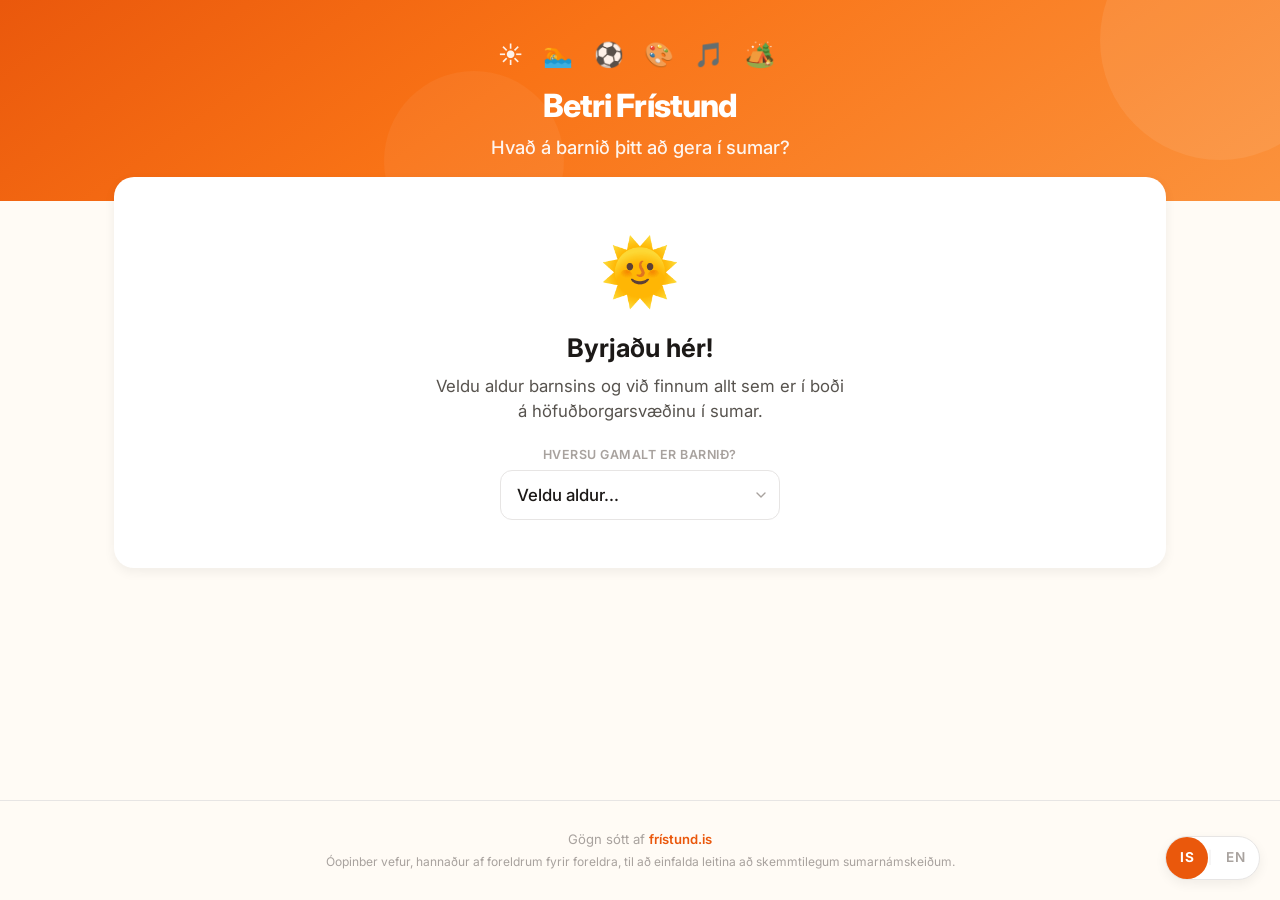
==== docs/index.html @ 65b06501 "Improve language switcher UX: fixed floating segmented control Move the IS/EN toggle from the header" ====
<!DOCTYPE html>
<html lang="is">
<head>
  <meta charset="UTF-8">
  <meta name="viewport" content="width=device-width, initial-scale=1.0">
  <title>Betri Frístund – Sumarstarfsemi fyrir börn</title>
  <meta name="description" content="Finndu skemmtilega sumarstarfsemi fyrir börnin þín á höfuðborgarsvæðinu. Einfalt og fljótlegt.">
  <meta name="theme-color" content="#EA580C">
  <link rel="preconnect" href="https://fonts.googleapis.com">
  <link rel="preconnect" href="https://fonts.gstatic.com" crossorigin>
  <link href="https://fonts.googleapis.com/css2?family=Inter:wght@400;500;600;700;800&display=swap" rel="stylesheet">
  <link rel="stylesheet" href="styles.css">
  <link rel="icon" href="data:image/svg+xml,<svg xmlns='http://www.w3.org/2000/svg' viewBox='0 0 100 100'><text y='.9em' font-size='90'>☀️</text></svg>">
</head>
<body>

  <header class="header">
    <div class="container">
      <div class="header-content">
        <div class="header-icons" aria-hidden="true">☀️ 🏊 ⚽ 🎨 🎵 🏕️</div>
        <h1 class="logo">Betri Frístund</h1>
        <p class="tagline" data-i18n="tagline">Hvað á barnið þitt að gera í sumar?</p>
      </div>
    </div>
  </header>

  <main class="container">

    <!-- Welcome state — shown before first search -->
    <section class="welcome" id="welcome">
      <div class="welcome-inner">
        <div class="welcome-emoji" aria-hidden="true">🌞</div>
        <h2 class="welcome-title" data-i18n="welcomeTitle">Byrjaðu hér!</h2>
        <p class="welcome-text" data-i18n="welcomeText">Veldu aldur barnsins og við finnum allt sem er í boði á höfuðborgarsvæðinu í sumar.</p>
        <div class="welcome-age">
          <label class="filter-label" for="age-welcome" data-i18n="welcomeAgeLabel">Hversu gamalt er barnið?</label>
          <select id="age-welcome" class="select-input select-input--lg">
            <option value="" data-i18n="welcomeAgePlaceholder">Veldu aldur...</option>
          </select>
        </div>
      </div>
    </section>

    <!-- Filters — shown after first search -->
    <section class="filters" id="filters" aria-label="Leitarsíur" hidden>

      <div class="filters-top">
        <div class="filter-group">
          <label class="filter-label" for="age-select" data-i18n="filterAge">Aldur</label>
          <select id="age-select" class="select-input">
            <option value="" data-i18n="filterAgeAll">Allir aldurshópar</option>
          </select>
        </div>

        <div class="filter-group">
          <label class="filter-label" for="date-from" data-i18n="filterFrom">Frá</label>
          <input type="date" id="date-from" class="date-input">
        </div>

        <div class="filter-group">
          <label class="filter-label" for="date-to" data-i18n="filterTo">Til</label>
          <input type="date" id="date-to" class="date-input">
        </div>

        <div class="filter-group">
          <label class="filter-label" for="location-select" data-i18n="filterLocation">Hvar?</label>
          <select id="location-select" class="select-input">
            <option value="" data-i18n="filterLocationAll">Alls staðar</option>
          </select>
        </div>

        <div class="filter-group">
          <label class="filter-label" for="sort-select" data-i18n="filterSort">Röðun</label>
          <select id="sort-select" class="select-input">
            <option value="" data-i18n="sortDefault">Sjálfgefið</option>
            <option value="name" data-i18n="sortName">Nafn A-Ö</option>
            <option value="dateFrom" data-i18n="sortDateFrom">Byrjar fyrst</option>
            <option value="dateTo" data-i18n="sortDateTo">Endar síðast</option>
          </select>
        </div>
      </div>

      <div class="filter-group filter-group--tags">
        <label class="filter-label" data-i18n="filterTagsLabel">Hvað langar barnið að gera?</label>
        <div id="tag-chips" class="tag-chips" role="group" aria-label="Tegund starfsemi"></div>
      </div>

      <div class="filter-actions">
        <button id="search-btn" class="btn btn--primary" type="button">
          <svg class="btn-icon" width="18" height="18" viewBox="0 0 24 24" fill="none" stroke="currentColor" stroke-width="2.5" stroke-linecap="round" stroke-linejoin="round"><circle cx="11" cy="11" r="8"/><line x1="21" y1="21" x2="16.65" y2="16.65"/></svg>
          <span data-i18n="searchBtn">Sjá úrval</span>
        </button>
        <button id="clear-btn" class="btn btn--ghost" type="button" data-i18n="clearBtn">Hreinsa leit</button>
      </div>
    </section>

    <section class="results-info" id="results-info" aria-live="polite" hidden></section>

    <section class="results" id="results-grid" aria-label="Niðurstöður"></section>

    <div class="load-more-wrap" id="load-more-wrap" hidden>
      <button id="load-more-btn" class="btn btn--secondary" type="button" data-i18n="loadMore">Sýna meira</button>
    </div>

    <div class="empty-state" id="empty-state" hidden>
      <div class="state-emoji">🤔</div>
      <h2 data-i18n="emptyTitle">Við fundum því miður engin námskeið</h2>
      <p data-i18n="emptyText">Prófaðu að breyta aldrinum, víkka út dagsetningarnar eða fækka leitarskilyrðum til að sjá fleiri spennandi valkosti fyrir sumarið.</p>
    </div>

    <div class="error-state" id="error-state" hidden>
      <div class="state-emoji">😕</div>
      <h2 data-i18n="errorTitle">Úps, eitthvað fór úrskeiðis</h2>
      <p id="error-message" data-i18n="errorText">Okkur tókst því miður ekki að ná sambandi við frístund.is. Endilega reyndu aftur eftir smá stund.</p>
      <button id="retry-btn" class="btn btn--primary" type="button" data-i18n="retryBtn">Reyna aftur</button>
    </div>

    <div class="loading-state" id="loading-state" hidden>
      <div class="loading-header">
        <span class="spinner"></span>
        <span data-i18n="loadingText">Leita að námskeiði, íþrótt, listum...</span>
      </div>
      <div class="skeleton-grid">
        <div class="skeleton-card"><div class="skeleton-img"></div><div class="skeleton-body"><div class="skeleton-text"></div><div class="skeleton-text skeleton-text--short"></div></div></div>
        <div class="skeleton-card"><div class="skeleton-img"></div><div class="skeleton-body"><div class="skeleton-text"></div><div class="skeleton-text skeleton-text--short"></div></div></div>
        <div class="skeleton-card"><div class="skeleton-img"></div><div class="skeleton-body"><div class="skeleton-text"></div><div class="skeleton-text skeleton-text--short"></div></div></div>
        <div class="skeleton-card"><div class="skeleton-img"></div><div class="skeleton-body"><div class="skeleton-text"></div><div class="skeleton-text skeleton-text--short"></div></div></div>
        <div class="skeleton-card"><div class="skeleton-img"></div><div class="skeleton-body"><div class="skeleton-text"></div><div class="skeleton-text skeleton-text--short"></div></div></div>
        <div class="skeleton-card"><div class="skeleton-img"></div><div class="skeleton-body"><div class="skeleton-text"></div><div class="skeleton-text skeleton-text--short"></div></div></div>
      </div>
    </div>
  </main>

  <footer class="footer">
    <div class="container">
      <p><span data-i18n="footerData">Gögn sótt af</span> <a href="https://fristund.is" target="_blank" rel="noopener">frístund.is</a></p>
      <p class="footer-note" data-i18n="footerNote">Óopinber vefur, hannaður af foreldrum fyrir foreldra, til að einfalda leitina að skemmtilegum sumarnámskeiðum.</p>
    </div>
  </footer>

  <button id="lang-toggle" class="lang-toggle" type="button" aria-label="Switch language">
    <span class="lang-option lang-option--is">IS</span>
    <span class="lang-divider">|</span>
    <span class="lang-option lang-option--en">EN</span>
  </button>

  <script src="app.js"></script>
</body>
</html>
---- docs/styles.css ----
/* ============================================
   Betri Frístund – Styles
   Warm, friendly, mobile-first design
   ============================================ */

/* --- Reset & Base --- */
*,
*::before,
*::after {
  box-sizing: border-box;
  margin: 0;
  padding: 0;
}

:root {
  --color-primary: #EA580C;
  --color-primary-hover: #C2410C;
  --color-primary-light: #FFF7ED;
  --color-primary-pale: #FFEDD5;
  --color-accent: #6366F1;
  --color-accent-light: #EEF2FF;
  --color-bg: #FFFBF5;
  --color-surface: #FFFFFF;
  --color-text: #1C1917;
  --color-text-secondary: #57534E;
  --color-text-muted: #A8A29E;
  --color-border: #E7E5E4;
  --color-border-hover: #D6D3D1;
  --color-success: #16A34A;
  --color-error: #DC2626;
  --shadow-sm: 0 1px 2px rgba(0, 0, 0, 0.04);
  --shadow-md: 0 4px 12px rgba(0, 0, 0, 0.06);
  --shadow-lg: 0 12px 24px rgba(0, 0, 0, 0.08);
  --shadow-card: 0 2px 8px rgba(0, 0, 0, 0.05);
  --radius-sm: 8px;
  --radius-md: 12px;
  --radius-lg: 16px;
  --radius-xl: 20px;
  --radius-full: 9999px;
  --font-sans: 'Inter', system-ui, -apple-system, sans-serif;
  --transition: 180ms ease;
}

html {
  font-family: var(--font-sans);
  font-size: 16px;
  line-height: 1.55;
  color: var(--color-text);
  background: var(--color-bg);
  -webkit-font-smoothing: antialiased;
  -moz-osx-font-smoothing: grayscale;
  scroll-behavior: smooth;
}

body {
  min-height: 100vh;
  display: flex;
  flex-direction: column;
}

img {
  display: block;
  max-width: 100%;
}

a {
  color: var(--color-accent);
  text-decoration: none;
}

a:hover {
  text-decoration: underline;
}

/* --- Container --- */
.container {
  width: 100%;
  max-width: 1100px;
  margin: 0 auto;
  padding: 0 16px;
}

@media (min-width: 640px) {
  .container { padding: 0 24px; }
}

/* ============================================
   HEADER
   ============================================ */
.header {
  background: linear-gradient(145deg, #EA580C 0%, #F97316 40%, #FB923C 100%);
  color: white;
  padding: 28px 0 32px;
  position: relative;
  overflow: hidden;
}

.header::before {
  content: '';
  position: absolute;
  top: -80px;
  right: -60px;
  width: 240px;
  height: 240px;
  background: rgba(255, 255, 255, 0.08);
  border-radius: 50%;
}

.header::after {
  content: '';
  position: absolute;
  bottom: -50px;
  left: 30%;
  width: 180px;
  height: 180px;
  background: rgba(255, 255, 255, 0.05);
  border-radius: 50%;
}

.header-content {
  position: relative;
  z-index: 1;
  text-align: center;
}

/* ── Language switcher – fixed floating segmented control ── */
.lang-toggle {
  position: fixed;
  bottom: 20px;
  right: 20px;
  z-index: 1000;
  display: inline-flex;
  align-items: center;
  gap: 0;
  background: var(--color-surface);
  border: 1.5px solid var(--color-border);
  border-radius: var(--radius-full);
  padding: 0;
  font-family: var(--font-sans);
  cursor: pointer;
  box-shadow: var(--shadow-md);
  transition: box-shadow var(--transition), border-color var(--transition);
  min-height: 44px;
}

.lang-toggle:hover {
  box-shadow: var(--shadow-lg);
  border-color: var(--color-border-hover);
}

.lang-option {
  display: inline-flex;
  align-items: center;
  justify-content: center;
  padding: 10px 14px;
  font-size: 0.85rem;
  font-weight: 600;
  letter-spacing: 0.03em;
  border-radius: var(--radius-full);
  transition: background var(--transition), color var(--transition);
  min-width: 42px;
  min-height: 42px;
  line-height: 1;
  color: var(--color-text-muted);
}

.lang-option--active {
  background: var(--color-primary);
  color: white;
  font-weight: 700;
}

.lang-divider {
  color: var(--color-border);
  font-size: 0.8rem;
  font-weight: 300;
  user-select: none;
  line-height: 1;
}

@media (max-width: 639px) {
  .lang-toggle { bottom: 16px; right: 16px; }
}

@media print {
  .lang-toggle { display: none; }
}

.header-icons {
  font-size: 1.3rem;
  letter-spacing: 0.3em;
  margin-bottom: 8px;
  opacity: 0.9;
}

.logo {
  font-size: 1.6rem;
  font-weight: 800;
  letter-spacing: -0.03em;
  margin-bottom: 2px;
}

.tagline {
  font-size: 1rem;
  font-weight: 500;
  opacity: 0.92;
}

@media (min-width: 640px) {
  .header { padding: 36px 0 40px; }
  .header-icons { font-size: 1.5rem; }
  .logo { font-size: 2rem; }
  .tagline { font-size: 1.15rem; }
}

/* ============================================
   WELCOME STATE – shown before first search
   ============================================ */
.welcome {
  background: var(--color-surface);
  border-radius: var(--radius-xl);
  box-shadow: var(--shadow-md);
  margin-top: -18px;
  position: relative;
  z-index: 10;
  padding: 32px 20px 36px;
  text-align: center;
  margin-bottom: 40px;
}

.welcome-emoji {
  font-size: 3.5rem;
  margin-bottom: 8px;
  animation: float 3s ease-in-out infinite;
}

@keyframes float {
  0%, 100% { transform: translateY(0); }
  50% { transform: translateY(-6px); }
}

.welcome-title {
  font-size: 1.4rem;
  font-weight: 700;
  margin-bottom: 6px;
  color: var(--color-text);
}

.welcome-text {
  font-size: 0.95rem;
  color: var(--color-text-secondary);
  max-width: 420px;
  margin: 0 auto 20px;
  line-height: 1.5;
}

.welcome-age {
  max-width: 280px;
  margin: 0 auto;
  text-align: left;
}

.welcome-age .filter-label {
  text-align: center;
  display: block;
  margin-bottom: 6px;
}

@media (min-width: 640px) {
  .welcome { padding: 44px 32px 48px; margin-top: -24px; }
  .welcome-emoji { font-size: 4rem; }
  .welcome-title { font-size: 1.6rem; }
  .welcome-text { font-size: 1.05rem; }
}

/* ============================================
   FILTERS – shown after first search
   ============================================ */
.filters {
  background: var(--color-surface);
  border-radius: var(--radius-xl);
  box-shadow: var(--shadow-md);
  padding: 20px;
  margin-top: -18px;
  position: relative;
  z-index: 10;
  margin-bottom: 24px;
}

@media (min-width: 640px) {
  .filters { padding: 24px; margin-top: -24px; }
}

.filters-top {
  display: grid;
  grid-template-columns: 1fr 1fr;
  gap: 12px;
  margin-bottom: 16px;
}

@media (min-width: 768px) {
  .filters-top {
    grid-template-columns: 1fr 1fr 1fr 1fr 1fr;
    gap: 14px;
  }
}

.filter-group {
  display: flex;
  flex-direction: column;
  gap: 5px;
}

.filter-group--tags {
  margin-bottom: 16px;
}

.filter-label {
  font-size: 0.78rem;
  font-weight: 600;
  text-transform: uppercase;
  letter-spacing: 0.04em;
  color: var(--color-text-muted);
}

.select-input,
.date-input {
  appearance: none;
  -webkit-appearance: none;
  border: 1.5px solid var(--color-border);
  border-radius: var(--radius-sm);
  padding: 10px 12px;
  font-size: 0.9rem;
  font-family: var(--font-sans);
  color: var(--color-text);
  background: var(--color-surface);
  transition: border-color var(--transition), box-shadow var(--transition);
  width: 100%;
  cursor: pointer;
}

.select-input--lg {
  padding: 14px 16px;
  font-size: 1.05rem;
  border-radius: var(--radius-md);
  font-weight: 500;
}

.select-input {
  background-image: url("data:image/svg+xml,%3Csvg xmlns='http://www.w3.org/2000/svg' width='16' height='16' viewBox='0 0 24 24' fill='none' stroke='%23A8A29E' stroke-width='2' stroke-linecap='round' stroke-linejoin='round'%3E%3Cpolyline points='6 9 12 15 18 9'%3E%3C/polyline%3E%3C/svg%3E");
  background-repeat: no-repeat;
  background-position: right 10px center;
  padding-right: 34px;
}

.select-input:focus,
.date-input:focus {
  outline: none;
  border-color: var(--color-primary);
  box-shadow: 0 0 0 3px var(--color-primary-light);
}

.date-input::-webkit-calendar-picker-indicator {
  opacity: 0.5;
  cursor: pointer;
}

/* ============================================
   TAG CHIPS
   ============================================ */
.tag-chips {
  display: flex;
  flex-wrap: wrap;
  gap: 8px;
}

.tag-chip {
  display: inline-flex;
  align-items: center;
  gap: 6px;
  padding: 8px 14px;
  border-radius: var(--radius-full);
  border: 1.5px solid var(--color-border);
  background: var(--color-surface);
  font-size: 0.82rem;
  font-weight: 500;
  font-family: var(--font-sans);
  color: var(--color-text-secondary);
  cursor: pointer;
  transition: all var(--transition);
  white-space: nowrap;
  user-select: none;
  -webkit-tap-highlight-color: transparent;
}

.tag-chip:hover {
  border-color: var(--color-primary);
  color: var(--color-primary);
  background: var(--color-primary-light);
}

.tag-chip[aria-pressed="true"] {
  border-color: var(--color-primary);
  background: var(--color-primary);
  color: white;
  font-weight: 600;
}

.tag-chip[aria-pressed="true"]:hover {
  background: var(--color-primary-hover);
  border-color: var(--color-primary-hover);
}

.tag-chip .chip-icon {
  font-size: 1rem;
  line-height: 1;
}

/* ============================================
   BUTTONS
   ============================================ */
.filter-actions {
  display: flex;
  gap: 10px;
  align-items: center;
  flex-wrap: wrap;
}

.btn {
  display: inline-flex;
  align-items: center;
  justify-content: center;
  gap: 7px;
  padding: 11px 22px;
  border-radius: var(--radius-sm);
  font-size: 0.9rem;
  font-weight: 600;
  font-family: var(--font-sans);
  border: none;
  cursor: pointer;
  transition: all var(--transition);
  white-space: nowrap;
  -webkit-tap-highlight-color: transparent;
}

.btn:active {
  transform: scale(0.97);
}

.btn--primary {
  background: var(--color-primary);
  color: white;
}

.btn--primary:hover {
  background: var(--color-primary-hover);
}

.btn--primary:disabled {
  background: var(--color-text-muted);
  cursor: not-allowed;
  transform: none;
}

.btn--secondary {
  background: var(--color-primary-light);
  color: var(--color-primary);
  border: 1.5px solid var(--color-primary);
  padding: 12px 32px;
  font-size: 0.95rem;
}

.btn--secondary:hover {
  background: var(--color-primary);
  color: white;
}

.btn--ghost {
  background: transparent;
  color: var(--color-text-muted);
  padding: 11px 14px;
}

.btn--ghost:hover {
  background: var(--color-primary-light);
  color: var(--color-primary);
}

.btn-icon {
  flex-shrink: 0;
}

/* ============================================
   RESULTS
   ============================================ */
.results-info {
  padding: 6px 0 14px;
  font-size: 0.88rem;
  color: var(--color-text-secondary);
}

.results-info strong {
  color: var(--color-text);
  font-weight: 700;
}

.results {
  display: grid;
  grid-template-columns: 1fr;
  gap: 16px;
  margin-bottom: 24px;
}

@media (min-width: 520px) {
  .results { grid-template-columns: repeat(2, 1fr); }
}

@media (min-width: 860px) {
  .results { grid-template-columns: repeat(3, 1fr); }
}

/* ============================================
   ACTIVITY CARD
   ============================================ */
.card {
  background: var(--color-surface);
  border-radius: var(--radius-md);
  box-shadow: var(--shadow-card);
  overflow: hidden;
  transition: box-shadow var(--transition), transform var(--transition);
  display: flex;
  flex-direction: column;
  border: 1px solid var(--color-border);
}

.card:hover {
  box-shadow: var(--shadow-lg);
  transform: translateY(-3px);
}

.card-img {
  width: 100%;
  height: 170px;
  object-fit: cover;
  background: var(--color-primary-light);
}

.card-placeholder {
  width: 100%;
  height: 110px;
  display: flex;
  align-items: center;
  justify-content: center;
  font-size: 2.8rem;
  background: linear-gradient(135deg, var(--color-primary-pale) 0%, var(--color-accent-light) 100%);
}

.card-body {
  padding: 14px 16px 18px;
  flex: 1;
  display: flex;
  flex-direction: column;
  gap: 6px;
}

.card-title {
  font-size: 0.95rem;
  font-weight: 700;
  color: var(--color-text);
  line-height: 1.35;
  display: -webkit-box;
  -webkit-line-clamp: 2;
  -webkit-box-orient: vertical;
  overflow: hidden;
}

.card-club {
  font-size: 0.82rem;
  color: var(--color-text-secondary);
  display: flex;
  align-items: center;
  gap: 5px;
  font-weight: 500;
}

.card-meta {
  display: flex;
  flex-wrap: wrap;
  gap: 4px 14px;
  font-size: 0.8rem;
  color: var(--color-text-muted);
  margin-top: 4px;
}

.card-meta-item {
  display: flex;
  align-items: center;
  gap: 4px;
}

.card-meta-icon {
  width: 14px;
  height: 14px;
  flex-shrink: 0;
  opacity: 0.55;
}

.card-tags {
  display: flex;
  flex-wrap: wrap;
  gap: 4px;
  margin-top: 2px;
}

.card-tag {
  font-size: 0.7rem;
  padding: 2px 9px;
  border-radius: var(--radius-full);
  background: var(--color-primary-light);
  color: var(--color-primary);
  font-weight: 600;
}

.card-link {
  display: inline-flex;
  align-items: center;
  gap: 5px;
  font-size: 0.85rem;
  font-weight: 700;
  color: var(--color-primary);
  margin-top: auto;
  padding-top: 6px;
  text-decoration: none;
}

.card-link:hover {
  text-decoration: underline;
}

.card-link svg {
  width: 15px;
  height: 15px;
  transition: transform var(--transition);
}

.card-link:hover svg {
  transform: translateX(3px);
}

/* ============================================
   LOAD MORE
   ============================================ */
.load-more-wrap {
  text-align: center;
  padding: 8px 0 36px;
}

.load-more-wrap .btn {
  min-width: 220px;
}

/* ============================================
   EMPTY / ERROR / LOADING STATES
   ============================================ */
.empty-state,
.error-state {
  text-align: center;
  padding: 52px 20px;
}

.state-emoji {
  font-size: 3.5rem;
  margin-bottom: 10px;
}

.empty-state h2,
.error-state h2 {
  font-size: 1.25rem;
  font-weight: 700;
  margin-bottom: 6px;
}

.empty-state p,
.error-state p {
  color: var(--color-text-secondary);
  font-size: 0.92rem;
  margin-bottom: 18px;
  max-width: 380px;
  margin-left: auto;
  margin-right: auto;
}

/* --- Loading --- */
.loading-state {
  margin-bottom: 24px;
}

.loading-header {
  display: flex;
  align-items: center;
  gap: 10px;
  font-size: 0.9rem;
  font-weight: 500;
  color: var(--color-text-secondary);
  margin-bottom: 18px;
}

.skeleton-grid {
  display: grid;
  grid-template-columns: 1fr;
  gap: 16px;
}

@media (min-width: 520px) {
  .skeleton-grid { grid-template-columns: repeat(2, 1fr); }
}

@media (min-width: 860px) {
  .skeleton-grid { grid-template-columns: repeat(3, 1fr); }
}

.skeleton-card {
  background: var(--color-surface);
  border-radius: var(--radius-md);
  overflow: hidden;
  border: 1px solid var(--color-border);
}

.skeleton-img {
  height: 110px;
  background: linear-gradient(90deg, #F5F5F4 0%, #E7E5E4 50%, #F5F5F4 100%);
  background-size: 200% 100%;
  animation: shimmer 1.4s ease-in-out infinite;
}

.skeleton-body {
  padding: 14px 16px 18px;
}

.skeleton-text {
  height: 14px;
  border-radius: 6px;
  background: linear-gradient(90deg, #F5F5F4 0%, #E7E5E4 50%, #F5F5F4 100%);
  background-size: 200% 100%;
  animation: shimmer 1.4s ease-in-out infinite;
  margin-bottom: 10px;
}

.skeleton-text--short {
  width: 55%;
  margin-bottom: 0;
}

@keyframes shimmer {
  0% { background-position: 200% 0; }
  100% { background-position: -200% 0; }
}

/* --- Spinner --- */
.spinner {
  display: inline-block;
  width: 18px;
  height: 18px;
  border: 2.5px solid var(--color-primary-pale);
  border-top-color: var(--color-primary);
  border-radius: 50%;
  animation: spin 0.65s linear infinite;
  flex-shrink: 0;
}

@keyframes spin {
  to { transform: rotate(360deg); }
}

/* ============================================
   FOOTER
   ============================================ */
.footer {
  margin-top: auto;
  padding: 28px 0;
  text-align: center;
  font-size: 0.82rem;
  color: var(--color-text-muted);
  border-top: 1px solid var(--color-border);
}

.footer a {
  color: var(--color-primary);
  font-weight: 600;
}

.footer-note {
  margin-top: 4px;
  font-size: 0.75rem;
}

/* ============================================
   UTILITIES
   ============================================ */
[hidden] {
  display: none !important;
}

:focus-visible {
  outline: 2px solid var(--color-primary);
  outline-offset: 2px;
}

/* ============================================
   PRINT
   ============================================ */
@media print {
  .filters, .load-more-wrap, .filter-actions, .welcome { display: none; }
  .header { background: none; color: var(--color-text); padding: 16px 0; }
  .card { break-inside: avoid; box-shadow: none; }
}
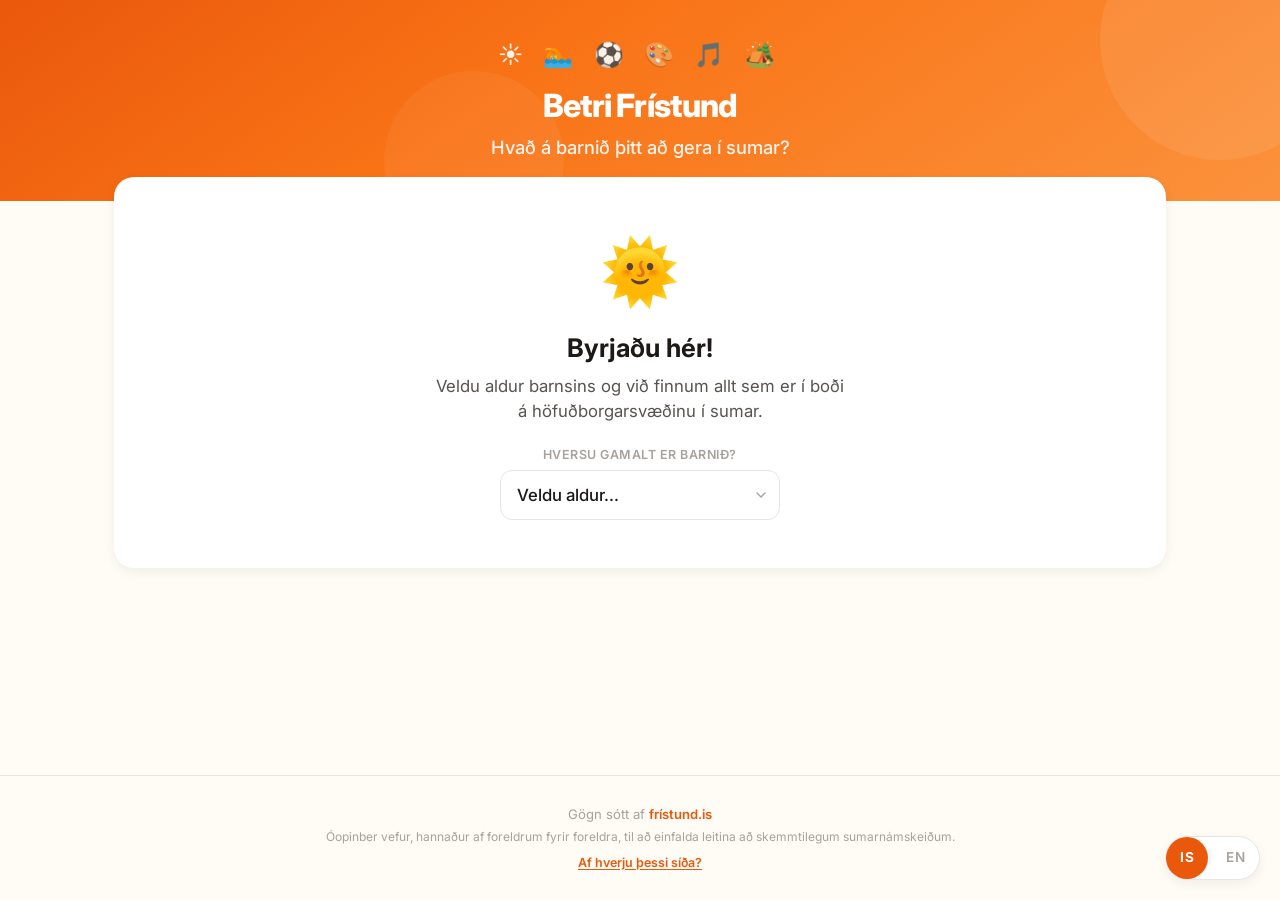
==== commit 31bac103: "Add explainer text, hidden item counts, and show/hide toggle - Footer "Why this page?" expandable bl" ====
--- a/docs/index.html
+++ b/docs/index.html
@@ -135,6 +135,8 @@
     <div class="container">
       <p><span data-i18n="footerData">Gögn sótt af</span> <a href="https://fristund.is" target="_blank" rel="noopener">frístund.is</a></p>
       <p class="footer-note" data-i18n="footerNote">Óopinber vefur, hannaður af foreldrum fyrir foreldra, til að einfalda leitina að skemmtilegum sumarnámskeiðum.</p>
+      <button id="about-toggle" class="about-toggle" type="button" aria-expanded="false" data-i18n="aboutTitle">Af hverju þessi síða?</button>
+      <p id="about-body" class="about-body" hidden data-i18n="aboutText">Frístund.is inniheldur félagsgjöld, gjafabréf, búnað og annað sem er ekki starfsemi fyrir börn. Þessi síða sýnir eingöngu raunverulega frístund — sumarbúðir, íþróttir, list og námskeið — svo þú finnir það sem skiptir máli, hraðar.</p>
     </div>
   </footer>
 
--- a/docs/styles.css
+++ b/docs/styles.css
@@ -504,6 +504,28 @@
   font-weight: 700;
 }
 
+.hidden-toggle {
+  background: none;
+  border: none;
+  color: var(--color-primary);
+  font-family: var(--font-sans);
+  font-size: 0.85rem;
+  font-weight: 600;
+  cursor: pointer;
+  padding: 0;
+  text-decoration: underline;
+  text-underline-offset: 2px;
+}
+
+.hidden-toggle:hover {
+  color: var(--color-primary-hover);
+}
+
+.card--hidden {
+  opacity: 0.45;
+  border-style: dashed;
+}
+
 .results {
   display: grid;
   grid-template-columns: 1fr;
@@ -794,6 +816,35 @@
   font-size: 0.75rem;
 }
 
+.about-toggle {
+  display: inline;
+  background: none;
+  border: none;
+  color: var(--color-primary);
+  font-family: var(--font-sans);
+  font-size: 0.78rem;
+  font-weight: 600;
+  cursor: pointer;
+  padding: 0;
+  margin-top: 8px;
+  text-decoration: underline;
+  text-underline-offset: 2px;
+}
+
+.about-toggle:hover {
+  color: var(--color-primary-hover);
+}
+
+.about-body {
+  margin-top: 8px;
+  font-size: 0.78rem;
+  color: var(--color-text-secondary);
+  max-width: 520px;
+  margin-left: auto;
+  margin-right: auto;
+  line-height: 1.55;
+}
+
 /* ============================================
    UTILITIES
    ============================================ */
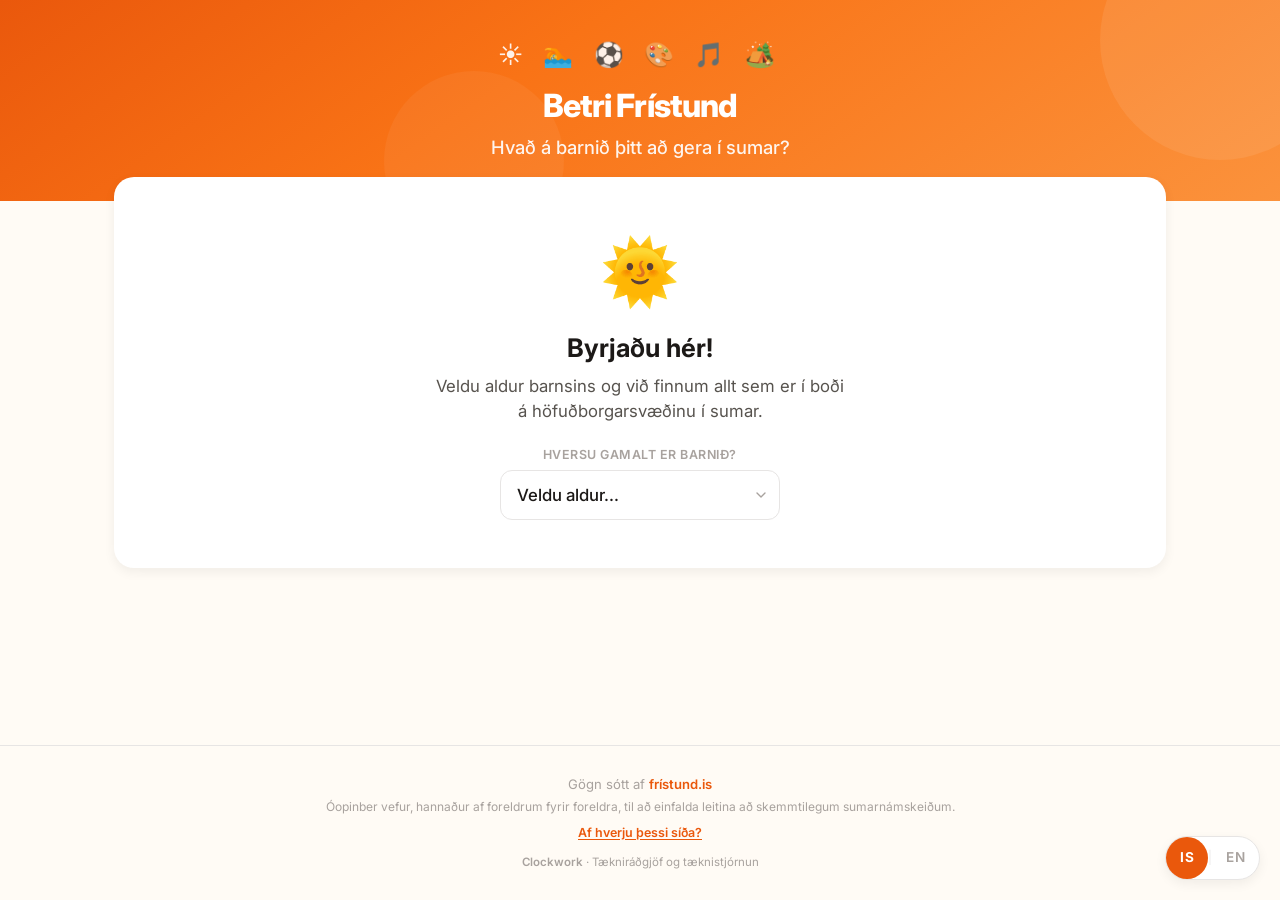
==== commit 060bfe32: "Fix age filtering, add text search, improve cards and tag chips - Fix age filter bug: single-element" ====
--- a/docs/index.html
+++ b/docs/index.html
@@ -80,6 +80,11 @@
         </div>
       </div>
 
+      <div class="filter-group filter-group--search">
+        <label class="filter-label" for="query-input" data-i18n="searchLabel">Leit</label>
+        <input type="text" id="query-input" class="text-input" placeholder="Leita...">
+      </div>
+
       <div class="filter-group filter-group--tags">
         <label class="filter-label" data-i18n="filterTagsLabel">Hvað langar barnið að gera?</label>
         <div id="tag-chips" class="tag-chips" role="group" aria-label="Tegund starfsemi"></div>
@@ -137,6 +142,7 @@
       <p class="footer-note" data-i18n="footerNote">Óopinber vefur, hannaður af foreldrum fyrir foreldra, til að einfalda leitina að skemmtilegum sumarnámskeiðum.</p>
       <button id="about-toggle" class="about-toggle" type="button" aria-expanded="false" data-i18n="aboutTitle">Af hverju þessi síða?</button>
       <p id="about-body" class="about-body" hidden data-i18n="aboutText">Frístund.is inniheldur félagsgjöld, gjafabréf, búnað og annað sem er ekki starfsemi fyrir börn. Þessi síða sýnir eingöngu raunverulega frístund — sumarbúðir, íþróttir, list og námskeið — svo þú finnir það sem skiptir máli, hraðar.</p>
+      <p class="footer-credit"><a href="https://clockwork.is" target="_blank" rel="noopener">Clockwork</a> · <span data-i18n="footerCTO">Tækniráðgjöf og tæknistjórnun</span></p>
     </div>
   </footer>
 
--- a/docs/styles.css
+++ b/docs/styles.css
@@ -315,6 +315,34 @@
   margin-bottom: 16px;
 }
 
+.filter-group--search {
+  margin-bottom: 16px;
+}
+
+.text-input {
+  appearance: none;
+  -webkit-appearance: none;
+  border: 1.5px solid var(--color-border);
+  border-radius: var(--radius-sm);
+  padding: 10px 12px;
+  font-size: 0.9rem;
+  font-family: var(--font-sans);
+  color: var(--color-text);
+  background: var(--color-surface);
+  transition: border-color var(--transition), box-shadow var(--transition);
+  width: 100%;
+}
+
+.text-input:focus {
+  outline: none;
+  border-color: var(--color-primary);
+  box-shadow: 0 0 0 3px var(--color-primary-light);
+}
+
+.text-input::placeholder {
+  color: var(--color-text-muted);
+}
+
 .filter-label {
   font-size: 0.78rem;
   font-weight: 600;
@@ -605,6 +633,38 @@
   font-weight: 500;
 }
 
+.card-desc {
+  font-size: 0.82rem;
+  color: var(--color-text-secondary);
+  line-height: 1.4;
+  margin: 4px 0 0;
+  display: -webkit-box;
+  -webkit-line-clamp: 3;
+  -webkit-box-orient: vertical;
+  overflow: hidden;
+}
+
+.card-desc--expanded {
+  -webkit-line-clamp: unset;
+  display: block;
+}
+
+.card-desc-toggle {
+  background: none;
+  border: none;
+  color: var(--color-primary);
+  font-family: var(--font-sans);
+  font-size: 0.78rem;
+  font-weight: 600;
+  cursor: pointer;
+  padding: 2px 0 0;
+  text-decoration: none;
+}
+
+.card-desc-toggle:hover {
+  text-decoration: underline;
+}
+
 .card-meta {
   display: flex;
   flex-wrap: wrap;
@@ -627,6 +687,21 @@
   opacity: 0.55;
 }
 
+.card-meta-link {
+  color: var(--color-text-muted);
+  text-decoration: none;
+  transition: color var(--transition);
+}
+
+.card-meta-link:hover {
+  color: var(--color-primary);
+  text-decoration: none;
+}
+
+.card-meta-link:hover .card-meta-icon {
+  opacity: 0.85;
+}
+
 .card-tags {
   display: flex;
   flex-wrap: wrap;
@@ -641,6 +716,18 @@
   background: var(--color-primary-light);
   color: var(--color-primary);
   font-weight: 600;
+}
+
+.card-tag--age {
+  background: var(--color-accent-light);
+  color: var(--color-accent);
+}
+
+.card-links {
+  display: flex;
+  gap: 16px;
+  margin-top: auto;
+  padding-top: 6px;
 }
 
 .card-link {
@@ -650,8 +737,6 @@
   font-size: 0.85rem;
   font-weight: 700;
   color: var(--color-primary);
-  margin-top: auto;
-  padding-top: 6px;
   text-decoration: none;
 }
 
@@ -845,6 +930,20 @@
   line-height: 1.55;
 }
 
+.footer-credit {
+  margin-top: 12px;
+  font-size: 0.72rem;
+}
+
+.footer-credit a {
+  color: var(--color-text-muted);
+  font-weight: 600;
+}
+
+.footer-credit a:hover {
+  color: var(--color-primary);
+}
+
 /* ============================================
    UTILITIES
    ============================================ */
